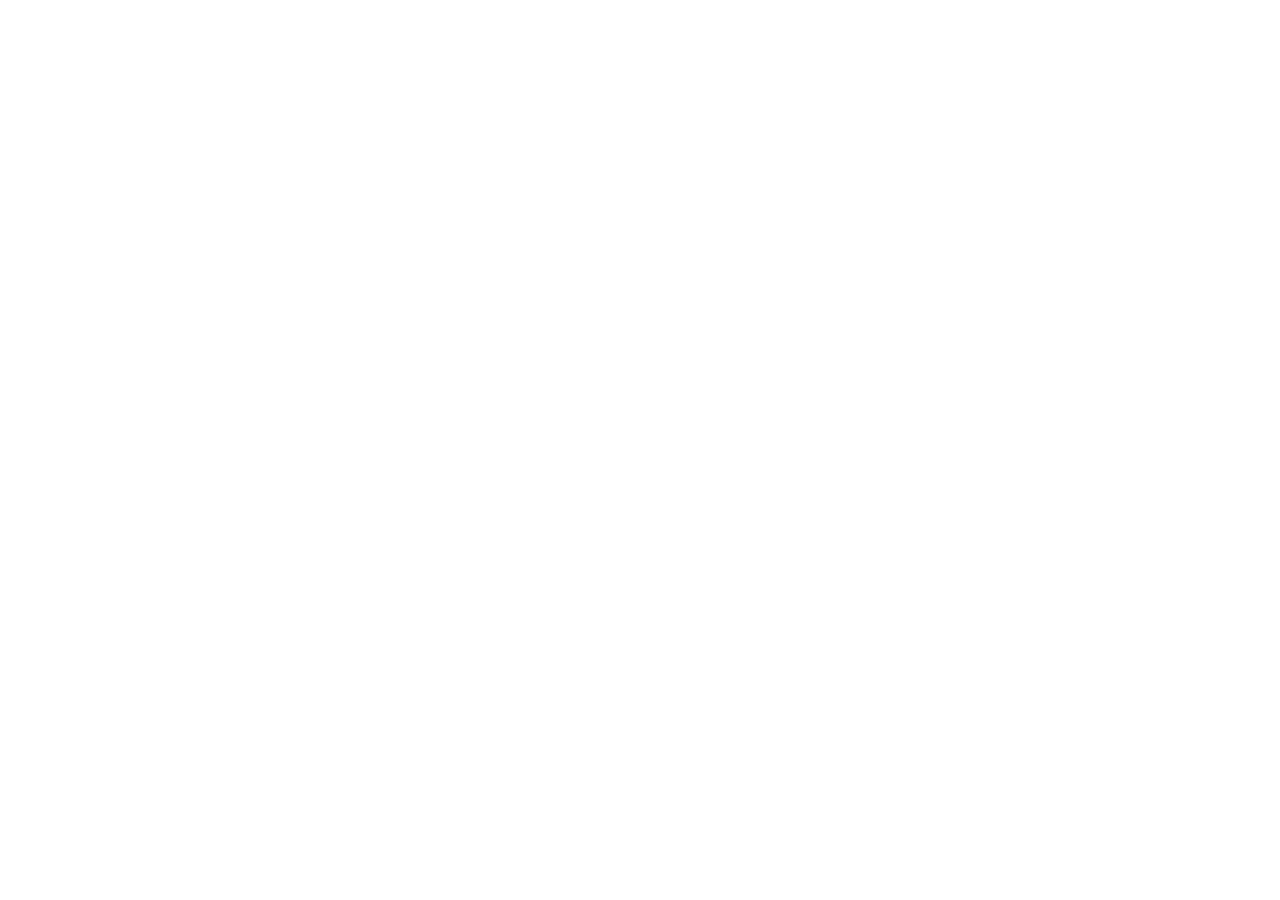
==== ace.html @ a398937f "Initial commit" ====
<!DOCTYPE html>
<html lang="pt-br">
<head>
    <meta charset="UTF-8">
    <meta name="viewport" content="width=device-width, initial-scale=1.0">
    <title>Ace</title>
    <link rel="stylesheet" href="ace.css">
    <link rel="shortcut icon" href="imagens/Crountch-One-Piece-Jolly-Roger-Ace.256.png" type="image/x-icon">
</head>
<body>
    
</body>
</html>
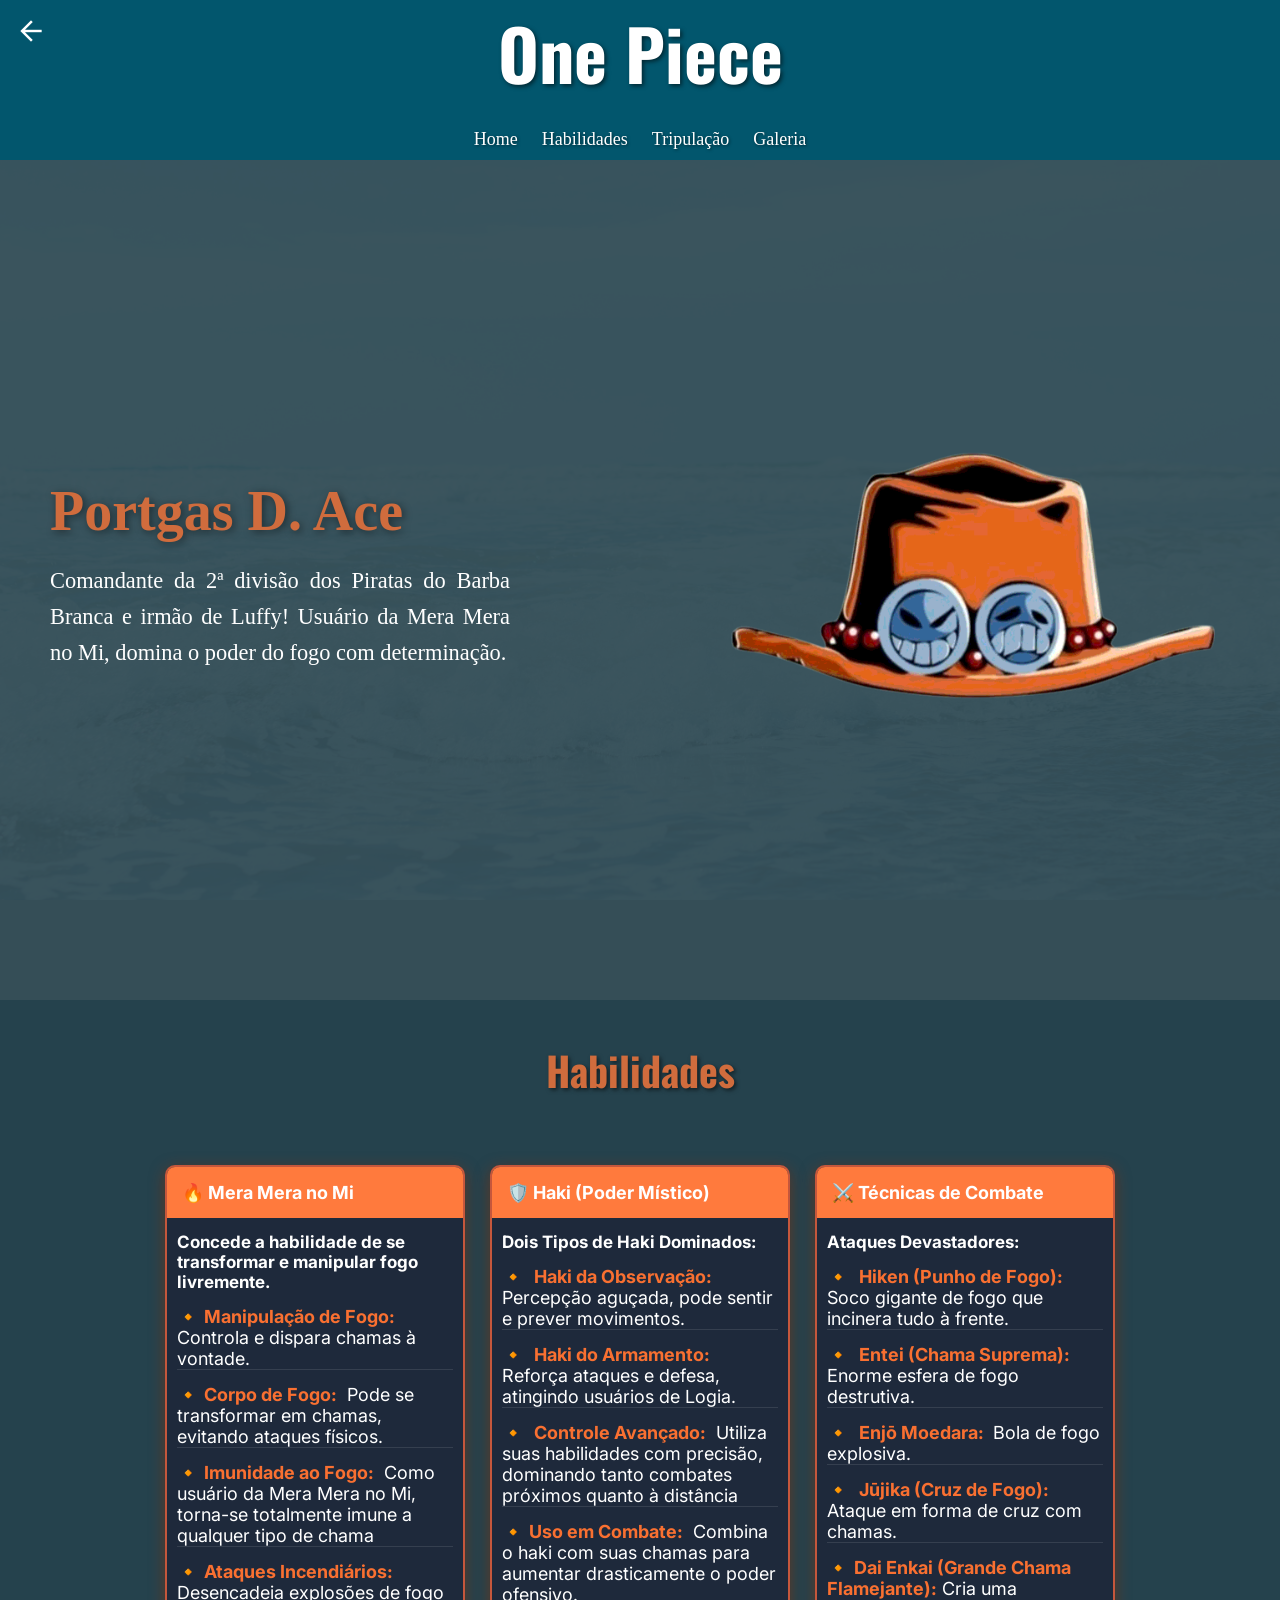
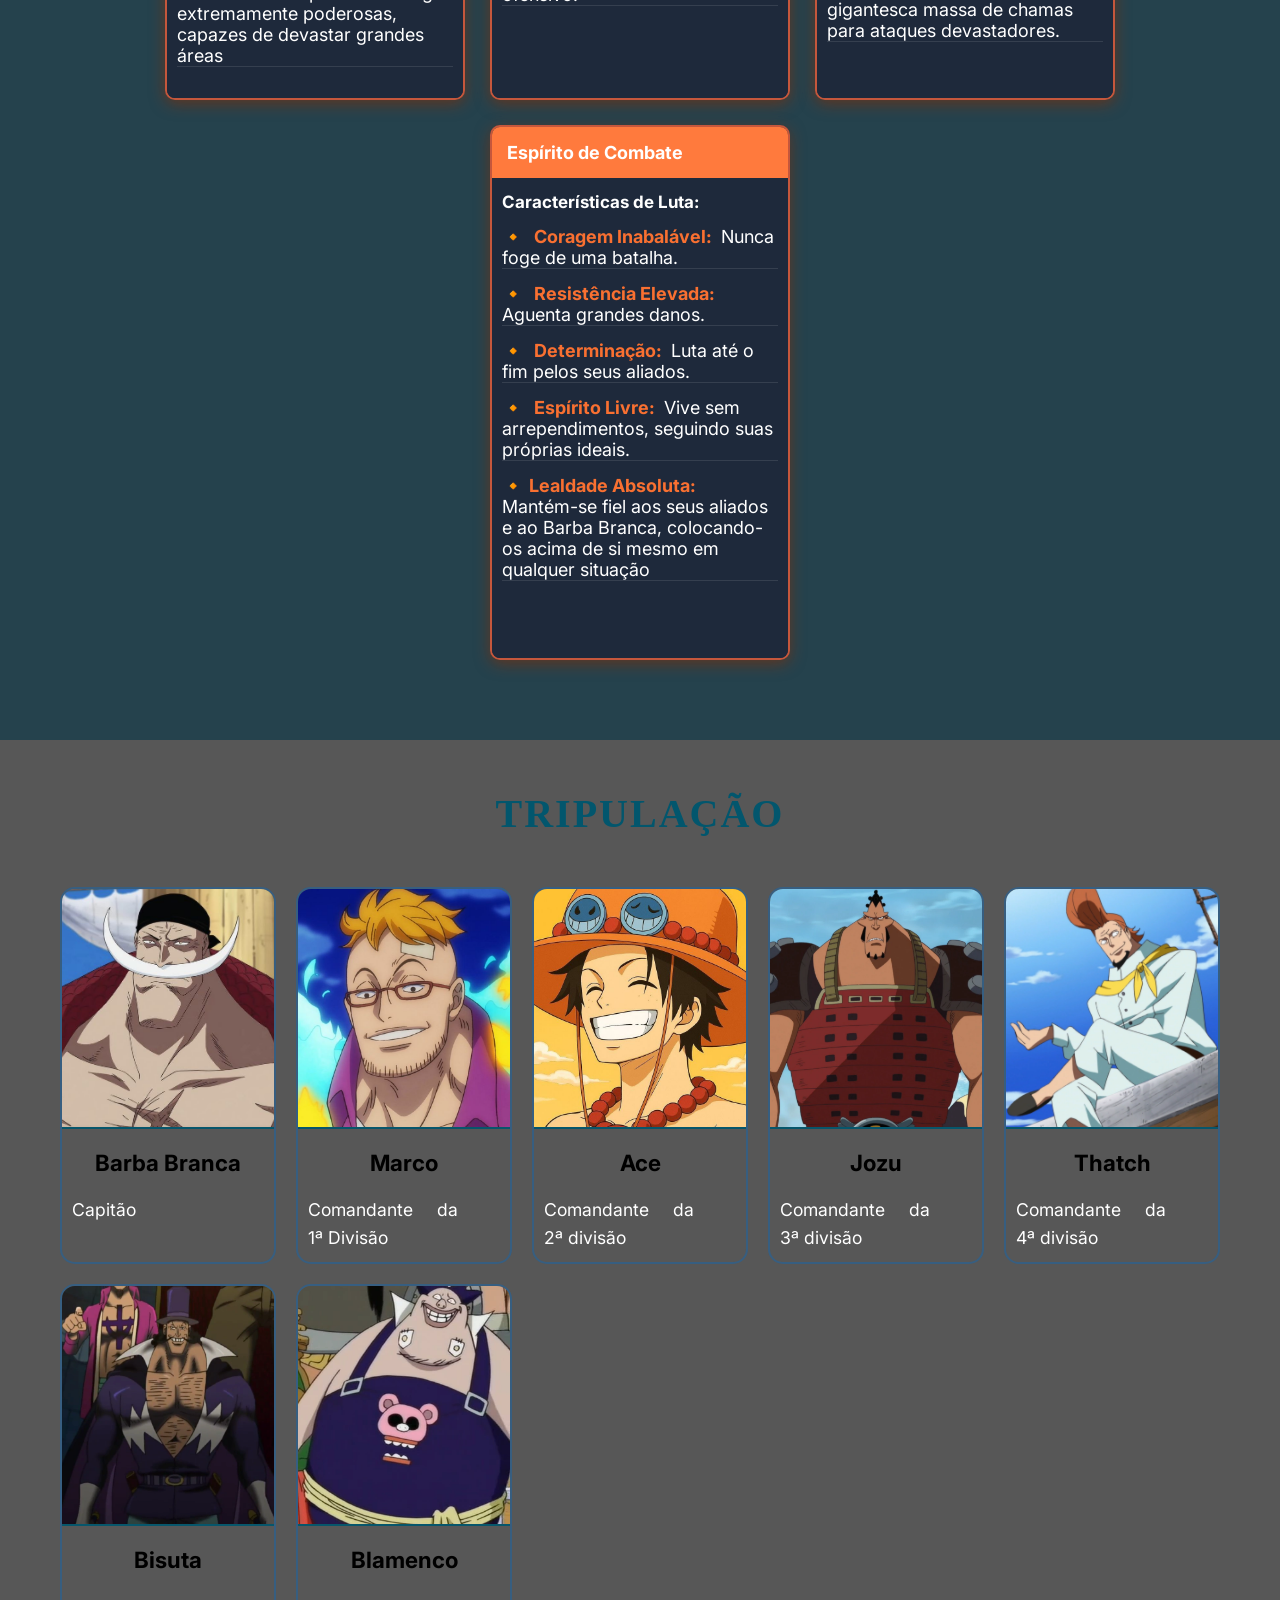
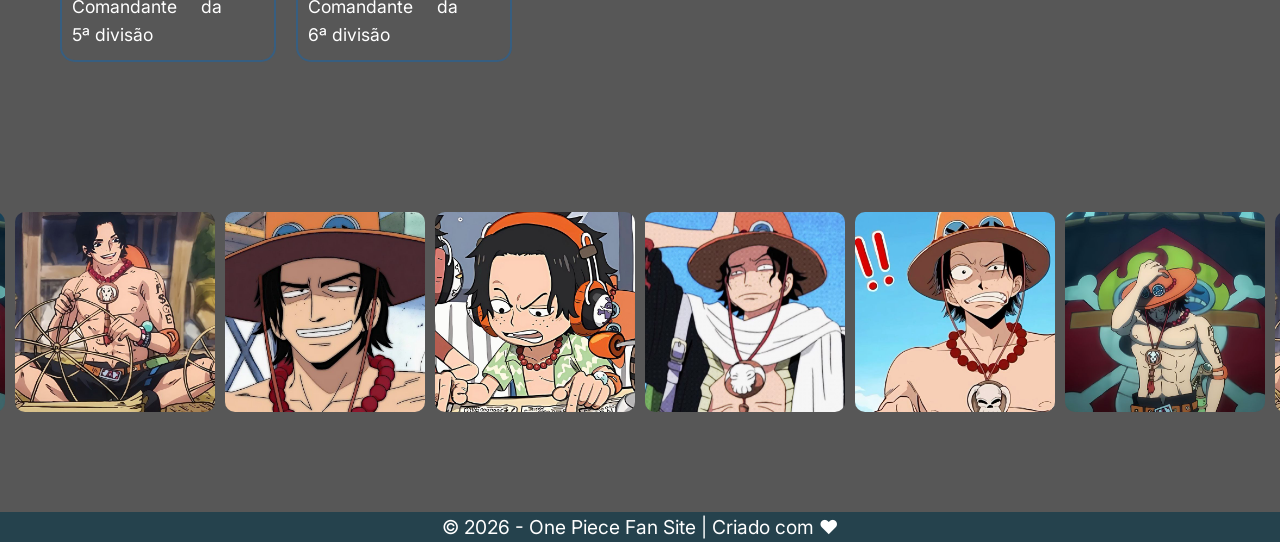
==== commit dbb9cdb9: "Atualizado" ====
--- a/ace.html
+++ b/ace.html
@@ -6,8 +6,186 @@
     <title>Ace</title>
     <link rel="stylesheet" href="ace.css">
     <link rel="shortcut icon" href="imagens/Crountch-One-Piece-Jolly-Roger-Ace.256.png" type="image/x-icon">
+    <link rel="stylesheet" href="https://fonts.googleapis.com/css2?family=Material+Symbols+Outlined:opsz,wght,FILL,GRAD@20..48,100..700,0..1,-50..200&icon_names=arrow_back" />
 </head>
 <body>
-    
+    <header>
+        <h1>One Piece</h1>
+        <a id="seta" href="index.html" class="material-symbols-outlined">arrow_back</a>
+        <nav>
+            <a href="#container">Home</a>
+            <a href="#habilidades">Habilidades</a>
+            <a href="#tripulacao">Tripulação</a>
+            <a href="#galeria">Galeria</a>
+        </nav>
+    </header>
+
+    <main>
+        <div id="container">
+            <div id="home">
+                <h2>Portgas D. Ace</h2>
+                <p>Comandante da 2ª divisão dos Piratas do Barba Branca e irmão de Luffy! Usuário da Mera Mera no Mi, domina o poder do fogo com determinação.</p>
+            </div>
+            <img class="chapeu-ace" src="tripulação ace/one piece portgas d ace app icon set yellow.png" alt="Chapeu do ace">
+        </div>
+
+        <section id="habilidades">
+            
+            <h1>Habilidades</h1>
+
+            <div class="cards">
+                
+
+            <div class="card">
+                <h2>🔥 Mera Mera no Mi</h2>
+
+                <ul class="poderes">
+                    <h3>Concede a habilidade de se transformar e manipular fogo livremente.</h3>
+
+                    <li><strong>Manipulação de Fogo:</strong> Controla e dispara chamas à vontade.</li>
+                    <li><strong>Corpo de Fogo:</strong> Pode se transformar em chamas, evitando ataques físicos.</li>
+                    <li><strong>Imunidade ao Fogo:</strong> Como usuário da Mera Mera no Mi, torna-se totalmente imune a qualquer tipo de chama
+                    </li>
+                    <li><strong>Ataques Incendiários:</strong> Desencadeia explosões de fogo extremamente poderosas, capazes de devastar grandes áreas
+                    </li>
+                </ul>
+
+            </div>
+
+            <div class="card">
+                <h2>🛡️ Haki (Poder Místico)</h2>
+                
+                <ul class="poderes">
+                    <h3>Dois Tipos de Haki Dominados:</h3>
+
+                    <li>
+                        <strong>Haki da Observação:</strong> Percepção aguçada, pode sentir e prever movimentos.
+                    </li>
+                    <li>
+                        <strong>Haki do Armamento:</strong> Reforça ataques e defesa, atingindo usuários de Logia.
+                    </li>
+                    <li>
+                        <strong>Controle Avançado:</strong> Utiliza suas habilidades com precisão, dominando tanto combates próximos quanto à distância
+                    </li>
+                    <li><strong>Uso em Combate:</strong> Combina o haki com suas chamas para aumentar drasticamente o poder ofensivo.
+                    </li>
+                    
+
+            </div>
+
+            <div class="card">
+                <h2>⚔️ Técnicas de Combate</h2>
+
+                <ul class="poderes">
+                    <h3>Ataques Devastadores:</h3>
+
+                    <li>
+                        <strong>Hiken (Punho de Fogo):</strong> Soco gigante de fogo que incinera tudo à frente.
+                    </li>
+                    <li>
+                        <strong>Entei (Chama Suprema): </strong> Enorme esfera de fogo destrutiva.
+                    </li>
+                    <li>
+                        <strong>Enjō Moedara: </strong> Bola de fogo explosiva.
+                    </li>
+                    <li>
+                        <strong>Jūjika (Cruz de Fogo): </strong> Ataque em forma de cruz com chamas.
+                        
+                        </strong>
+                    </li>
+                    <li><strong>Dai Enkai (Grande Chama Flamejante):</strong>Cria uma gigantesca massa de chamas para ataques devastadores.
+                    </li>
+                
+
+            </div>
+
+            <div class="card">
+                <h2>Espírito de Combate</h2>
+                
+                <ul class="poderes">
+                    <h3>Características de Luta:</h3>
+
+                    <li>
+                        <strong>Coragem Inabalável: </strong>Nunca foge de uma batalha.
+                    </li>
+                    <li>
+                        <strong>Resistência Elevada: </strong>Aguenta grandes danos.
+                    </li>
+                    <li>
+                        <strong>Determinação: </strong>Luta até o fim pelos seus aliados.
+                    </li>
+                    <li>
+                        <strong>Espírito Livre: </strong>Vive sem arrependimentos, seguindo suas próprias ideais.
+                    </li>
+                    <li><strong>Lealdade Absoluta:</strong> Mantém-se fiel aos seus aliados e ao Barba Branca, colocando-os acima de si mesmo em qualquer situação
+                    </li>
+
+            </div>
+
+            </div>
+        </section>
+
+        <section id="tripulacao">
+            <h2>Tripulação</h2>
+
+            <div class="tripulacao-container">
+                
+                <div class="card-tripulacao">
+                    <img src="tripulação ace/愛.jpeg">
+                    <h3>Barba Branca</h3>
+                    <p>Capitão</p>
+                </div>
+                <div class="card-tripulacao">
+                    <img src="tripulação ace/Marco.jpeg">
+                    <h3>Marco</h3>
+                    <p>Comandante da 1ª Divisão</p>
+                </div>
+                <div class="card-tripulacao">
+                    <img src="tripulação ace/transferir (5).jpeg">
+                    <h3>Ace</h3>
+                    <p>Comandante da 2ª divisão</p>
+                </div> 
+                <div class="card-tripulacao">
+                    <img src="tripulação ace/Jozu_Anime_Infobox.webp">
+                    <h3>Jozu</h3>
+                    <p>Comandante da 3ª divisão</p>
+                </div>
+                <div class="card-tripulacao">
+                    <img src="tripulação ace/Thatch_Anime_Infobox.webp">
+                    <h3>Thatch</h3>
+                    <p>Comandante da 4ª divisão</p>
+                </div>
+                <div class="card-tripulacao">
+                    <img src="tripulação ace/Vista_Wax.webp">
+                    <h3>Bisuta</h3>
+                    <p>Comandante da 5ª divisão</p>
+                </div>
+                <div class="card-tripulacao">
+                    <img src="tripulação ace/Blamenco_Anime_Infobox.webp">
+                    <h3>Blamenco</h3>
+                    <p>Comandante da 6ª divisão</p>
+                </div>
+            </div>
+        </section>
+        <section id="galeria">
+            <div class="carrossel">
+                <div class="imagens-container">
+                    <img class="imagens" src="galeria ace/Ace1.jpeg" alt="">
+                    <img class="imagens" src="galeria ace/(2_2).jpeg" alt="">
+                    <img class="imagens" src="galeria ace/Ace00.jpeg" alt="">
+                    <img class="imagens" src="galeria ace/Ace.jpeg" alt="">
+                    <img class="imagens" src="galeria ace/Portgas D_ Ace.jpeg" alt="">
+                    <img class="imagens" src="galeria ace/┇༄ ❛ 𝙈𝙖𝙩𝙘𝙝𝙞𝙣𝙜 𝙄𝙘𝙤𝙣𝙨 ❜.jpeg" alt="">
+                </div>
+            </div>
+        </section>
+        
+    </main>
+
+    <footer>
+        <p>© 2026 - One Piece Fan Site | Criado com ❤️</p>
+    </footer>
+
+    <script src="script.js" defer></script>
 </body>
 </html>
--- a/ace.css
+++ b/ace.css
@@ -0,0 +1,607 @@
+@charset "UTF-8";
+
+@import url("https://fonts.googleapis.com/css2?family=Inter:ital,opsz,wght@0,14..32,100..900;1,14..32,100..900&display=swap");
+
+@import url("https://fonts.googleapis.com/css2?family=Oswald:wght@200..700&display=swap");
+
+* {
+  margin: 0;
+  padding: 0;
+  box-sizing: border-box;
+}
+
+:root {
+  --header: #02566d;
+  --fundo-body: rgba(0, 0, 0, 0.66);
+  --header-a-h1: #ffffff;
+  --header-a-h1-hover: #cc6c06;
+  --seta: #ffffff;
+  --container-h2: #d06c3d;
+  --fundo-container: #334e58ed;
+  --nav-a-hover: #000000;
+  --section-bg: #22414ded;
+  --habilidades-text: #d06c3d;
+  --strong-text: #f97031;
+  --card-bg: #1e293b;
+  --card-text: #ffffff;
+  --card-shadow: rgba(141, 45, 1, 0.577);
+  --card-border: #ff673dbd;
+  --card-h2-bg: #ff7a3d;
+  --card-h2-text: white;
+  --card-li-bottom-border: rgba(255, 255, 255, 0.1);
+  --card-hover-shadow: rgba(123, 52, 2, 0.8);
+  --p: #ffffff;
+
+  --font-h1: "Oswald", sans-serif;
+  --font-li-h3-card-h2: "Inter", sans-serif;
+}
+
+html {
+  scroll-behavior: smooth;
+}
+
+body {
+  height: 100vh;
+  color: rgb(0, 0, 0);
+  background: var(--fundo-body) url(background/pexels-ian-panelo-20108256.jpg)
+    no-repeat center/cover fixed;
+}
+
+@media (max-width: 768px) {
+  body {
+    overflow-x: hidden;
+  }
+}
+
+body::before {
+  content: "";
+  position: fixed;
+  inset: 0;
+  background: rgba(40, 55, 57, 0.365);
+  z-index: -1;
+}
+
+header {
+  align-items: center;
+  justify-content: center;
+  display: flex;
+  position: fixed;
+  width: 100%;
+  height: 160px;
+  flex-direction: column;
+  background-color: var(--header);
+  gap: 15px;
+  top: 0;
+  z-index: 1000;
+}
+
+@media (max-width: 768px) {
+  header {
+    height: 140px;
+    gap: 10px;
+  }
+}
+
+@media (max-width: 480px) {
+  header {
+    height: auto;
+    padding: 10px 0;
+    gap: 8px;
+  }
+}
+
+h1 {
+  font-size: clamp(45px, 6vw, 70px);
+  text-shadow: 2px 2px 4px rgba(0, 0, 0, 0.546);
+  display: inline-block;
+  font-family: var(--font-h1);
+  color: var(--header-a-h1);
+}
+
+@media (max-width: 768px) {
+  h1 {
+    font-size: clamp(35px, 5vw, 50px);
+  }
+}
+
+@media (max-width: 480px) {
+  h1 {
+    font-size: clamp(25px, 4vw, 35px);
+  }
+}
+
+nav {
+  display: flex;
+  align-items: center;
+}
+
+nav > a {
+  text-decoration: none;
+  color: var(--header-a-h1);
+  text-shadow: 1px 1px 3px rgba(0, 0, 0, 0.5);
+  font-size: 18px;
+  padding: 10px 12px;
+}
+
+nav > a:hover {
+  color: var(--nav-a-hover);
+  transform: scale(1.1);
+  transition: 0.5s;
+  background-color: var(--header-a-h1-hover);
+  border-radius: 5px;
+}
+
+@media (max-width: 768px) {
+  nav {
+    flex-wrap: wrap;
+    justify-content: center;
+    gap: 5px;
+  }
+
+  nav > a {
+    font-size: 14px;
+    padding: 8px 10px;
+  }
+}
+
+@media (max-width: 480px) {
+  nav {
+    flex-direction: column;
+    gap: 0;
+  }
+
+  nav > a {
+    font-size: 12px;
+    padding: 6px 8px;
+  }
+}
+
+#seta {
+  position: absolute;
+  left: 15px;
+  top: 15px;
+  cursor: pointer;
+  font-size: 2rem;
+  text-decoration: none;
+  color: var(--seta);
+}
+
+#seta:hover {
+  transform: scale(1.2);
+}
+
+main {
+  padding-top: 150px;
+}
+
+@media (max-width: 768px) {
+  main {
+    padding-top: 140px;
+  }
+}
+
+@media (max-width: 480px) {
+  main {
+    padding-top: 120px;
+  }
+}
+
+div#container {
+  display: flex;
+  align-items: center;
+  padding-left: 50px;
+  gap: 40px;
+  width: 100%;
+  height: 850px;
+  background-color: var(--fundo-container);
+  overflow-x: hidden;
+}
+
+@media (max-width: 768px) {
+  div#container {
+    flex-direction: column;
+    padding-left: 20px;
+    padding-right: 20px;
+    height: auto;
+    gap: 30px;
+    justify-content: center;
+  }
+
+  .chapeu-ace {
+    width: 80% !important;
+    max-width: 300px;
+  }
+
+  #container h2 {
+    font-size: 2.5rem;
+  }
+
+  #container p {
+    max-width: 100%;
+    font-size: 1rem;
+  }
+}
+
+@media (max-width: 480px) {
+  div#container {
+    padding-left: 15px;
+    padding-right: 15px;
+  }
+
+  #container h2 {
+    font-size: 1.8rem;
+    margin-bottom: 15px;
+  }
+
+  #container p {
+    font-size: 0.9rem;
+  }
+
+  .chapeu-ace {
+    width: 100%;
+  }
+}
+
+#container h2 {
+  font-size: 3.5rem;
+  margin-bottom: 20px;
+  color: var(--container-h2);
+  text-shadow: 2px 2px 8px rgba(0, 0, 0, 0.479);
+}
+
+#container p {
+  font-size: 1.4rem;
+  line-height: 1.6;
+  color: var(--card-text);
+  max-width: 600px;
+}
+
+.chapeu-ace {
+  width: 50%;
+
+  animation: float 3s ease-in-out infinite;
+}
+
+#habilidades {
+  background-color: var(--section-bg);
+  padding: 80px;
+}
+
+@media (max-width: 768px) {
+  #habilidades {
+    padding: 40px 20px;
+  }
+
+  #habilidades > h1 {
+    font-size: 28px;
+    padding-bottom: 40px;
+    margin-top: -20px;
+  }
+}
+
+@media (max-width: 480px) {
+  #habilidades {
+    padding: 20px 15px;
+  }
+
+  #habilidades > h1 {
+    font-size: 22px;
+    padding-bottom: 25px;
+    margin-top: -10px;
+  }
+}
+
+#habilidades > h1 {
+  display: block;
+  text-align: center;
+  margin-top: -40px;
+  padding-bottom: 65px;
+  color: var(--habilidades-text);
+  font-size: 40px;
+}
+
+h3 {
+  font-size: 17px;
+  margin: 10px 0;
+}
+
+.poderes {
+  align-items: center;
+  list-style: none;
+  padding: 4px 10px 10px 10px;
+  background-color: var(--card-bg);
+  height: 480px;
+}
+
+.cards {
+  display: flex;
+  gap: 25px;
+  justify-content: center;
+  flex-wrap: wrap;
+}
+
+strong {
+  color: var(--strong-text);
+  padding: 0 5px;
+}
+
+@keyframes appear {
+  from {
+    opacity: 0;
+    scale: 0.5;
+  }
+  to {
+    opacity: 1;
+    scale: 1;
+  }
+}
+
+.card {
+  background: var(--card-bg);
+  border-radius: 10px;
+  overflow: hidden;
+  color: var(--card-text);
+  box-shadow: 0 4px 15px var(--card-shadow);
+  width: 300px;
+  border: 2px solid var(--card-border);
+  cursor: pointer;
+  transition: all 0.3s ease;
+
+  animation: appear linear;
+  animation-timeline: view();
+  animation-range: entry 0 cover 30%;
+}
+
+@media (max-width: 768px) {
+  .card {
+    width: 100%;
+    max-width: 350px;
+  }
+
+  .poderes {
+    height: auto;
+    min-height: 300px;
+  }
+}
+
+@media (max-width: 480px) {
+  .card {
+    width: 100%;
+  }
+
+  .card h2 {
+    font-size: 16px;
+  }
+
+  .card li {
+    font-size: 14px;
+  }
+
+  h3 {
+    font-size: 14px;
+  }
+}
+
+.card h2 {
+  font-family: var(--font-li-h3-card-h2);
+  font-size: 18px;
+  background-color: var(--card-h2-bg);
+  color: var(--card-h2-text);
+  padding: 15px;
+  margin: 0;
+}
+
+li,
+h3 {
+  font-family: var(--font-li-h3-card-h2);
+}
+
+.card li {
+  border-bottom: 1px solid var(--card-li-bottom-border);
+  margin: 14px 0;
+  color: var(--card-text);
+  font-size: 18px;
+}
+
+.card:hover {
+  transform: scale(1.05);
+  box-shadow: 0 8px 20px var(--card-hover-shadow);
+  transition: all 0.3s ease;
+}
+
+li::before {
+  content: "🔸";
+}
+
+p {
+  font-size: 18px;
+  color: var(--p);
+  font-size: 1.2rem;
+  line-height: 1.6;
+  text-align: justify;
+  width: 80%;
+}
+
+@media (max-width: 768px) {
+  p {
+    width: 90%;
+    font-size: 1rem;
+  }
+}
+
+@media (max-width: 480px) {
+  p {
+    width: 95%;
+    font-size: 0.95rem;
+  }
+}
+
+#tripulacao {
+  padding: 50px 20px;
+}
+
+@media (max-width: 768px) {
+  #tripulacao {
+    padding: 30px 15px;
+  }
+
+  #tripulacao h2 {
+    font-size: 1.8rem;
+    margin-bottom: 30px;
+  }
+}
+
+@media (max-width: 480px) {
+  #tripulacao {
+    padding: 20px 10px;
+  }
+
+  #tripulacao h2 {
+    font-size: 1.4rem;
+    margin-bottom: 20px;
+  }
+}
+
+#tripulacao h2 {
+  text-align: center;
+  font-size: 2.5rem;
+  margin-bottom: 50px;
+  text-transform: uppercase;
+  letter-spacing: 2px;
+  color: var(--header);
+  font-family: var(--header-a-h1);
+}
+
+.tripulacao-container {
+  display: grid;
+  grid-template-columns: repeat(auto-fit, minmax(190px, 1fr));
+  gap: 20px;
+  max-width: 1200px;
+  margin: 0px auto;
+  padding: 0 20px;
+}
+
+@media (max-width: 768px) {
+  .tripulacao-container {
+    grid-template-columns: repeat(auto-fit, minmax(150px, 1fr));
+    gap: 15px;
+    padding: 0 10px;
+  }
+}
+
+@media (max-width: 480px) {
+  .tripulacao-container {
+    grid-template-columns: repeat(2, 1fr);
+    gap: 10px;
+    padding: 0 5px;
+  }
+}
+
+.card-tripulacao {
+  border-radius: 15px;
+  overflow: hidden;
+  transition: all 0.3s ease;
+  cursor: pointer;
+  display: flex;
+  flex-direction: column;
+  border: 2px solid #2d6291ba;
+}
+
+.card-tripulacao:hover {
+  transform: scale(1.04);
+  box-shadow: 0 15px 40px #0e9a8e69;
+}
+
+.card-tripulacao img {
+  width: 100%;
+  height: 240px;
+  object-fit: cover;
+  border-bottom: 2px solid #02566dee;
+}
+
+.card-tripulacao h3 {
+  font-size: 1.4rem;
+  padding: 10px;
+  text-align: center;
+}
+
+.card-tripulacao p {
+  color: var(--card-text);
+  font-size: 1.1rem;
+  padding: 0 10px 10px 10px;
+  font-family: var(--font-li-h3-card-h2);
+}
+
+@media (max-width: 768px) {
+  .card-tripulacao img {
+    height: 180px;
+  }
+
+  .card-tripulacao h3 {
+    font-size: 1rem;
+  }
+
+  .card-tripulacao p {
+    font-size: 0.90rem;
+  }
+}
+
+@media (max-width: 480px) {
+  .card-tripulacao img {
+    height: 120px;
+  }
+
+  .card-tripulacao:hover {
+    transform: scale(1.02);
+  }
+
+  .card-tripulacao h3 {
+    font-size: 0.9rem;
+    padding: 8px;
+  }
+
+  .card-tripulacao p {
+    font-size: 0.8rem;
+    padding: 0 8px 8px 8px;
+  }
+}
+
+#galeria {
+  display: flex;
+  justify-content: center;
+  align-items: center;
+  height: 400px;
+  width: 100%;
+  overflow: hidden;
+  margin: auto;
+  overflow: hidden;
+  
+}
+
+.imagens {
+  border-radius: 10px;
+  width: 200px;
+  height: 200px;
+  object-fit: cover;
+}
+
+@media (max-width: 700px) {
+  .imagens {
+    width: 45%;
+    height: 120px;
+  }
+}
+
+.imagens-container {
+    display: flex;
+    gap: 10px;
+    transition: none;
+}
+
+footer > p {
+  font-family: var(--font-li-h3-card-h2);
+  text-align: center;
+  background-color: var(--section-bg);
+  width: 100%;
+  height: 30px;
+}
